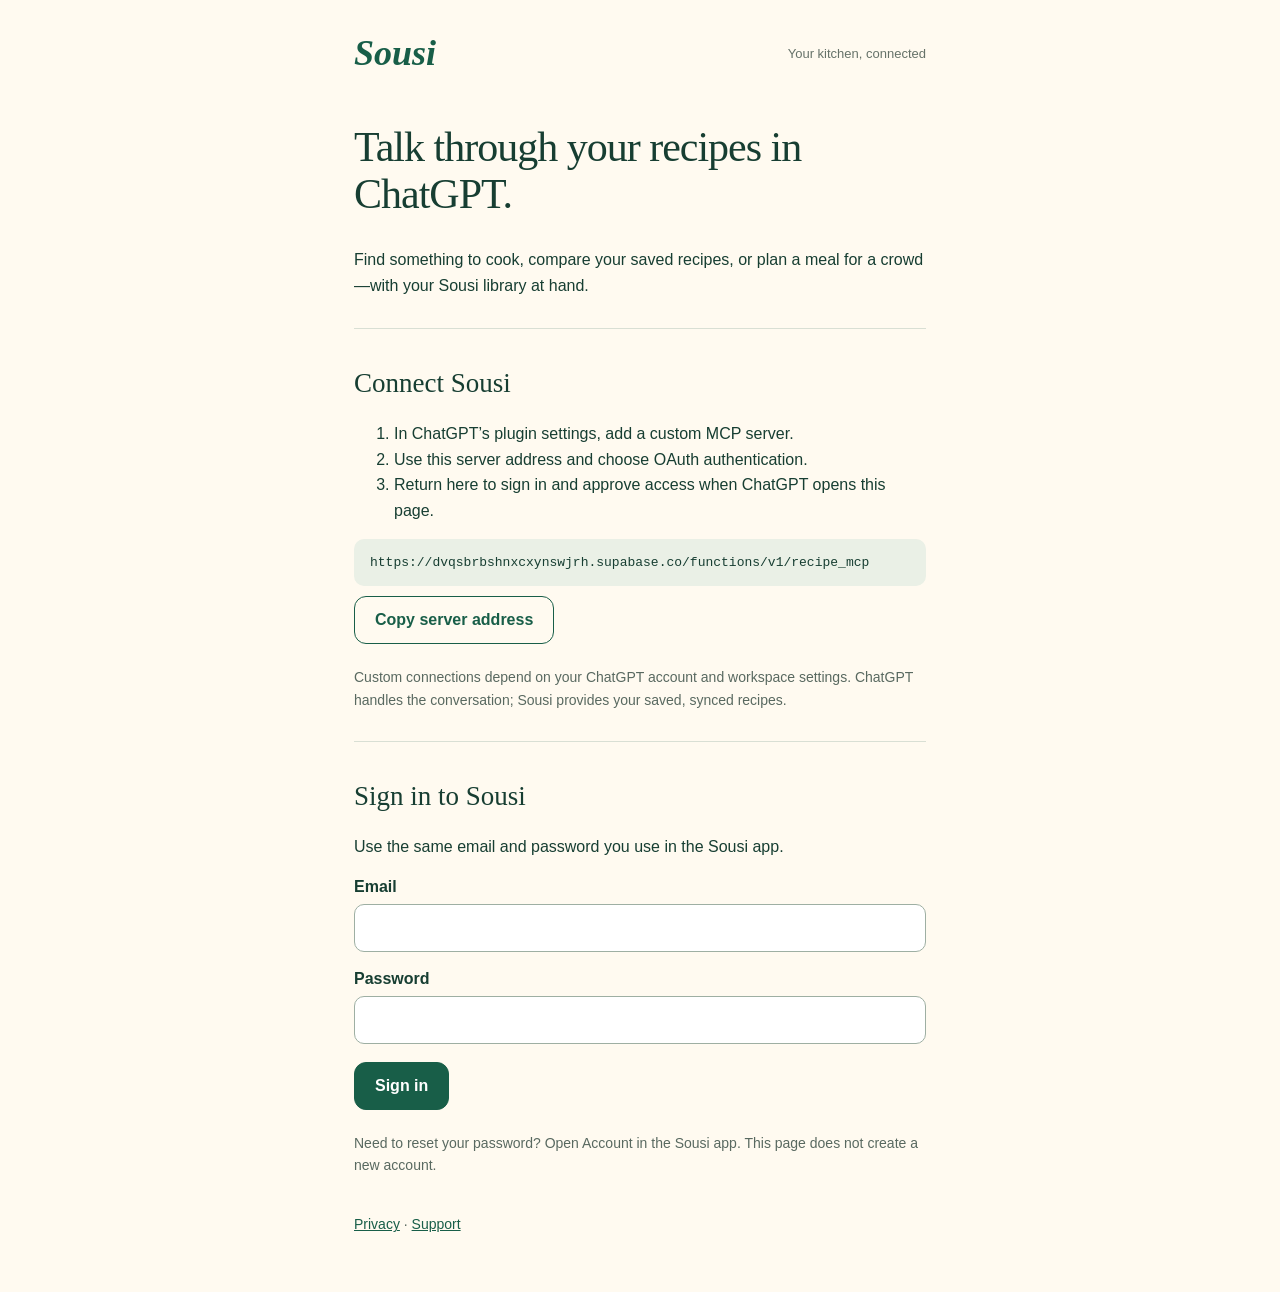
==== connect/index.html @ e14e28d3 "Add Sousi recipe connection consent and revocation page" ====
<!doctype html>
<html lang="en"><head><meta charset="utf-8"><meta name="viewport" content="width=device-width,initial-scale=1"><meta name="referrer" content="no-referrer"><meta name="robots" content="noindex"><meta http-equiv="Content-Security-Policy" content="default-src 'none'; script-src 'self'; style-src 'self'; connect-src https://dvqsbrbshnxcxynswjrh.supabase.co; img-src 'self'; base-uri 'none'; form-action 'none'"><title>Sousi · Connect your recipes</title><link rel="stylesheet" href="style.css"><script src="connect.js" defer></script></head>
<body><main><header><a href="https://winter-frost-88.github.io/sousi-legal/">Sousi</a><span>Your kitchen, connected</span></header>
<h1>Talk through your recipes in ChatGPT.</h1><p>Find something to cook, compare your saved recipes, or plan a meal for a crowd—with your Sousi library at hand.</p>
<section id="setup"><h2>Connect Sousi</h2><ol><li>In ChatGPT’s plugin settings, add a custom MCP server.</li><li>Use this server address and choose OAuth authentication.</li><li>Return here to sign in and approve access when ChatGPT opens this page.</li></ol><code id="server"></code><button id="copy" type="button" class="secondary">Copy server address</button><p class="note">Custom connections depend on your ChatGPT account and workspace settings. ChatGPT handles the conversation; Sousi provides your saved, synced recipes.</p></section>
<section id="login"><h2 id="login-title">Sign in to Sousi</h2><p>Use the same email and password you use in the Sousi app.</p><form id="sign-in"><label>Email<input id="email" type="email" autocomplete="username" required maxlength="254"></label><label>Password<input id="password" type="password" autocomplete="current-password" required maxlength="256"></label><button type="submit">Sign in</button></form><p class="note">Need to reset your password? Open Account in the Sousi app. This page does not create a new account.</p></section>
<section id="consent" hidden><h2>Allow recipe access?</h2><p id="client"></p><p id="account"></p><ul><li>Search saved recipes in your current Sousi household.</li><li>Read ingredients, instructions, servings, timings and source links.</li><li>Browse your cookbooks.</li></ul><p>It cannot change recipes, read receipts or shopping lists, or make purchases. Recipes returned to ChatGPT become part of your conversation there.</p><div class="actions"><button id="approve" type="button">Allow recipe access</button><button id="deny" type="button" class="secondary">Cancel</button></div></section>
<section id="connections" hidden><h2>Your connections</h2><p>You can disconnect access here at any time. Disconnecting stops future recipe access; it does not remove recipes already shared in a ChatGPT conversation.</p><div id="connection-list"></div><button id="sign-out" type="button" class="secondary">Sign out</button></section>
<p id="status" role="status" aria-live="polite"></p><footer><a href="https://winter-frost-88.github.io/sousi-legal/privacy/">Privacy</a> · <a href="https://winter-frost-88.github.io/sousi-legal/support/">Support</a></footer>
</main></body></html>
---- connect/style.css ----
:root{color-scheme:light;font-family:-apple-system,BlinkMacSystemFont,"Segoe UI",sans-serif;color:#173e32;background:#fffaf0}*{box-sizing:border-box}body{margin:0}main{max-width:620px;margin:auto;padding:32px 24px 60px}header{display:flex;justify-content:space-between;align-items:center;margin-bottom:50px}header a{font:italic bold 36px Georgia,serif;text-decoration:none}header span{font-size:13px;color:#667269}h1{font:normal 42px/1.13 Georgia,serif;letter-spacing:-1px}h2{font:normal 27px Georgia,serif}p,li{line-height:1.6}section{border-top:1px solid #d9dfd4;padding-top:16px;margin-top:30px}label{display:block;margin:18px 0 8px;font-weight:600}input{display:block;width:100%;font:inherit;padding:14px;margin-top:8px;border:1px solid #9eafa3;border-radius:10px;background:white}button{font:600 16px -apple-system,BlinkMacSystemFont,sans-serif;color:white;background:#185e48;border:1px solid #185e48;padding:14px 20px;border-radius:12px;cursor:pointer;margin:10px 8px 8px 0}button:disabled{opacity:.5;cursor:wait}.secondary{background:transparent;color:#185e48}.note,footer{font-size:14px;color:#596960}code{display:block;overflow-wrap:anywhere;font-size:13px;padding:16px;background:#eaf0e6;border-radius:10px}a{color:#185e48}footer{margin-top:40px}#status{font-weight:600}button:focus-visible,a:focus-visible,input:focus-visible{outline:3px solid #e48e59;outline-offset:3px}[hidden]{display:none!important}.connection{padding:12px 0;border-bottom:1px solid #d9dfd4}.connection p{margin:0}@media(max-width:400px){h1{font-size:34px}header span{max-width:100px;text-align:right}}
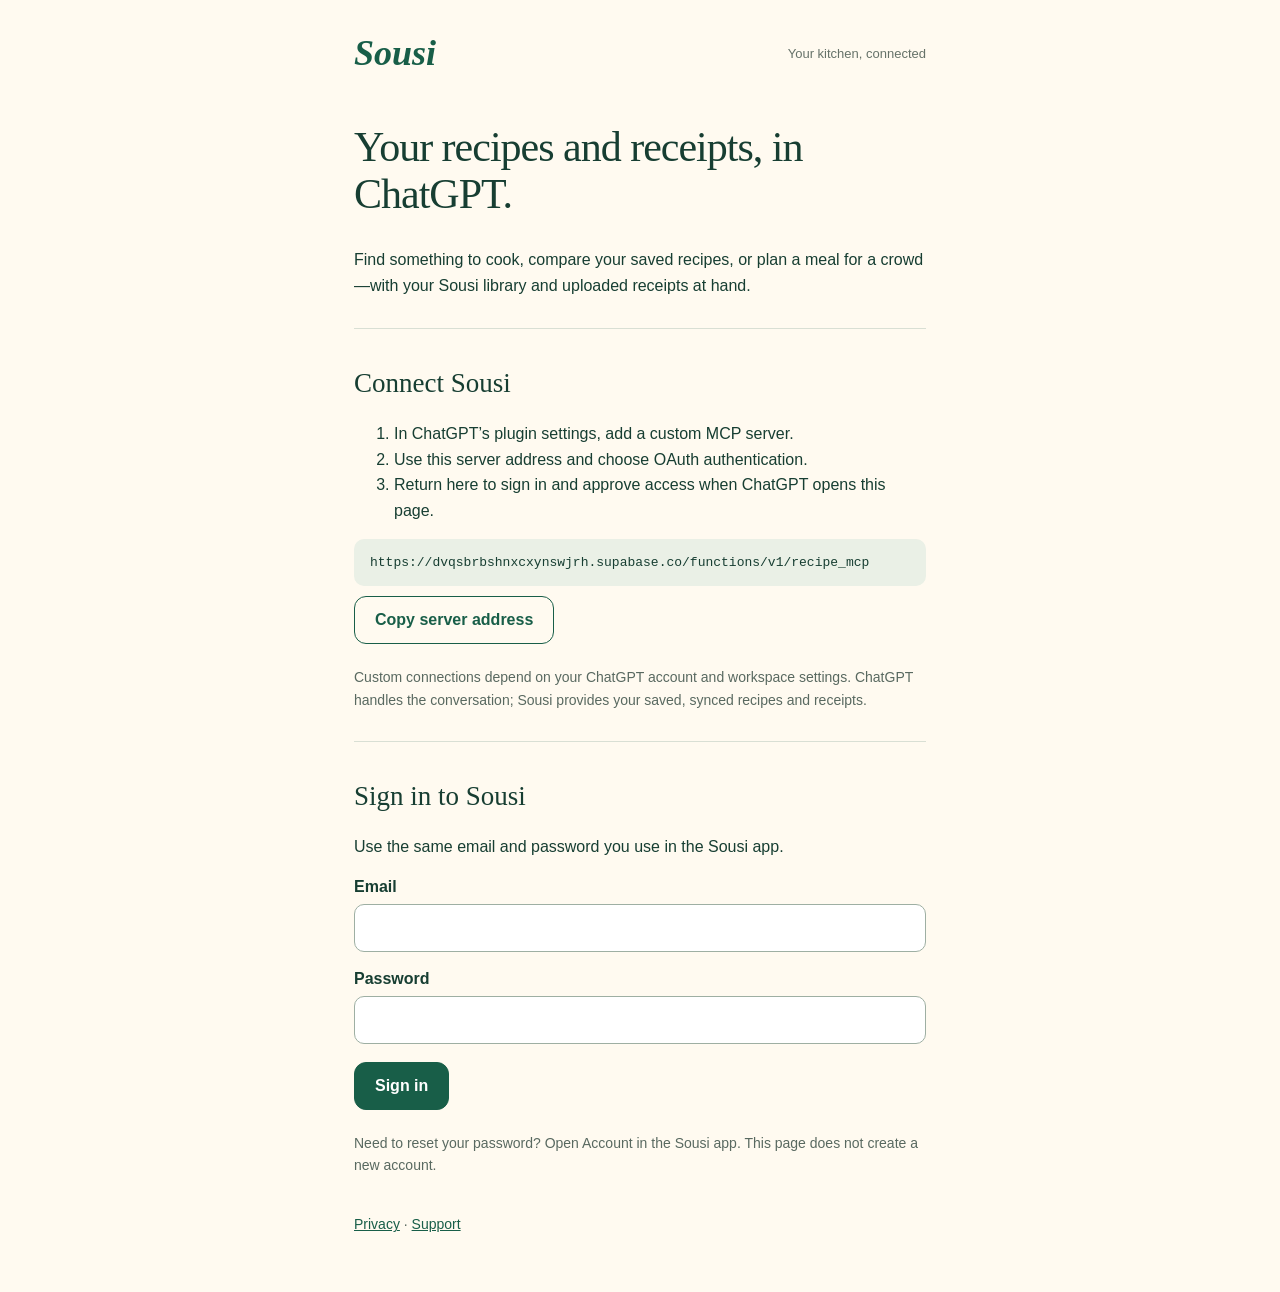
==== commit f5dba81f: "Add Sousi recipe connection consent and revocation page" ====
--- a/connect/index.html
+++ b/connect/index.html
@@ -1,10 +1,10 @@
 <!doctype html>
 <html lang="en"><head><meta charset="utf-8"><meta name="viewport" content="width=device-width,initial-scale=1"><meta name="referrer" content="no-referrer"><meta name="robots" content="noindex"><meta http-equiv="Content-Security-Policy" content="default-src 'none'; script-src 'self'; style-src 'self'; connect-src https://dvqsbrbshnxcxynswjrh.supabase.co; img-src 'self'; base-uri 'none'; form-action 'none'"><title>Sousi · Connect your recipes</title><link rel="stylesheet" href="style.css"><script src="connect.js" defer></script></head>
 <body><main><header><a href="https://winter-frost-88.github.io/sousi-legal/">Sousi</a><span>Your kitchen, connected</span></header>
-<h1>Talk through your recipes in ChatGPT.</h1><p>Find something to cook, compare your saved recipes, or plan a meal for a crowd—with your Sousi library at hand.</p>
-<section id="setup"><h2>Connect Sousi</h2><ol><li>In ChatGPT’s plugin settings, add a custom MCP server.</li><li>Use this server address and choose OAuth authentication.</li><li>Return here to sign in and approve access when ChatGPT opens this page.</li></ol><code id="server"></code><button id="copy" type="button" class="secondary">Copy server address</button><p class="note">Custom connections depend on your ChatGPT account and workspace settings. ChatGPT handles the conversation; Sousi provides your saved, synced recipes.</p></section>
+<h1>Your recipes and receipts, in ChatGPT.</h1><p>Find something to cook, compare your saved recipes, or plan a meal for a crowd—with your Sousi library and uploaded receipts at hand.</p>
+<section id="setup"><h2>Connect Sousi</h2><ol><li>In ChatGPT’s plugin settings, add a custom MCP server.</li><li>Use this server address and choose OAuth authentication.</li><li>Return here to sign in and approve access when ChatGPT opens this page.</li></ol><code id="server"></code><button id="copy" type="button" class="secondary">Copy server address</button><p class="note">Custom connections depend on your ChatGPT account and workspace settings. ChatGPT handles the conversation; Sousi provides your saved, synced recipes and receipts.</p></section>
 <section id="login"><h2 id="login-title">Sign in to Sousi</h2><p>Use the same email and password you use in the Sousi app.</p><form id="sign-in"><label>Email<input id="email" type="email" autocomplete="username" required maxlength="254"></label><label>Password<input id="password" type="password" autocomplete="current-password" required maxlength="256"></label><button type="submit">Sign in</button></form><p class="note">Need to reset your password? Open Account in the Sousi app. This page does not create a new account.</p></section>
-<section id="consent" hidden><h2>Allow recipe access?</h2><p id="client"></p><p id="account"></p><ul><li>Search saved recipes in your current Sousi household.</li><li>Read ingredients, instructions, servings, timings and source links.</li><li>Browse your cookbooks.</li></ul><p>It cannot change recipes, read receipts or shopping lists, or make purchases. Recipes returned to ChatGPT become part of your conversation there.</p><div class="actions"><button id="approve" type="button">Allow recipe access</button><button id="deny" type="button" class="secondary">Cancel</button></div></section>
-<section id="connections" hidden><h2>Your connections</h2><p>You can disconnect access here at any time. Disconnecting stops future recipe access; it does not remove recipes already shared in a ChatGPT conversation.</p><div id="connection-list"></div><button id="sign-out" type="button" class="secondary">Sign out</button></section>
+<section id="consent" hidden><h2>Allow read-only access?</h2><p id="client"></p><p id="account"></p><ul id="recipe-permission"><li>Search saved recipes in your current Sousi household.</li><li>Read ingredients, instructions, servings, timings and source links.</li><li>Browse your cookbooks.</li></ul><ul id="receipt-permission"><li>Search uploaded receipts in your current Sousi household.</li><li>Read stores, dates, totals, and recognized items with prices and quantities.</li></ul><p>It cannot change your data, read shopping lists, or make purchases. Information returned to ChatGPT becomes part of your conversation there.</p><div class="actions"><button id="approve" type="button">Allow access</button><button id="deny" type="button" class="secondary">Cancel</button></div></section>
+<section id="connections" hidden><h2>Your connections</h2><p>You can disconnect access here at any time. Disconnecting stops future access; it does not remove information already shared in a ChatGPT conversation.</p><div id="connection-list"></div><button id="sign-out" type="button" class="secondary">Sign out</button></section>
 <p id="status" role="status" aria-live="polite"></p><footer><a href="https://winter-frost-88.github.io/sousi-legal/privacy/">Privacy</a> · <a href="https://winter-frost-88.github.io/sousi-legal/support/">Support</a></footer>
 </main></body></html>
